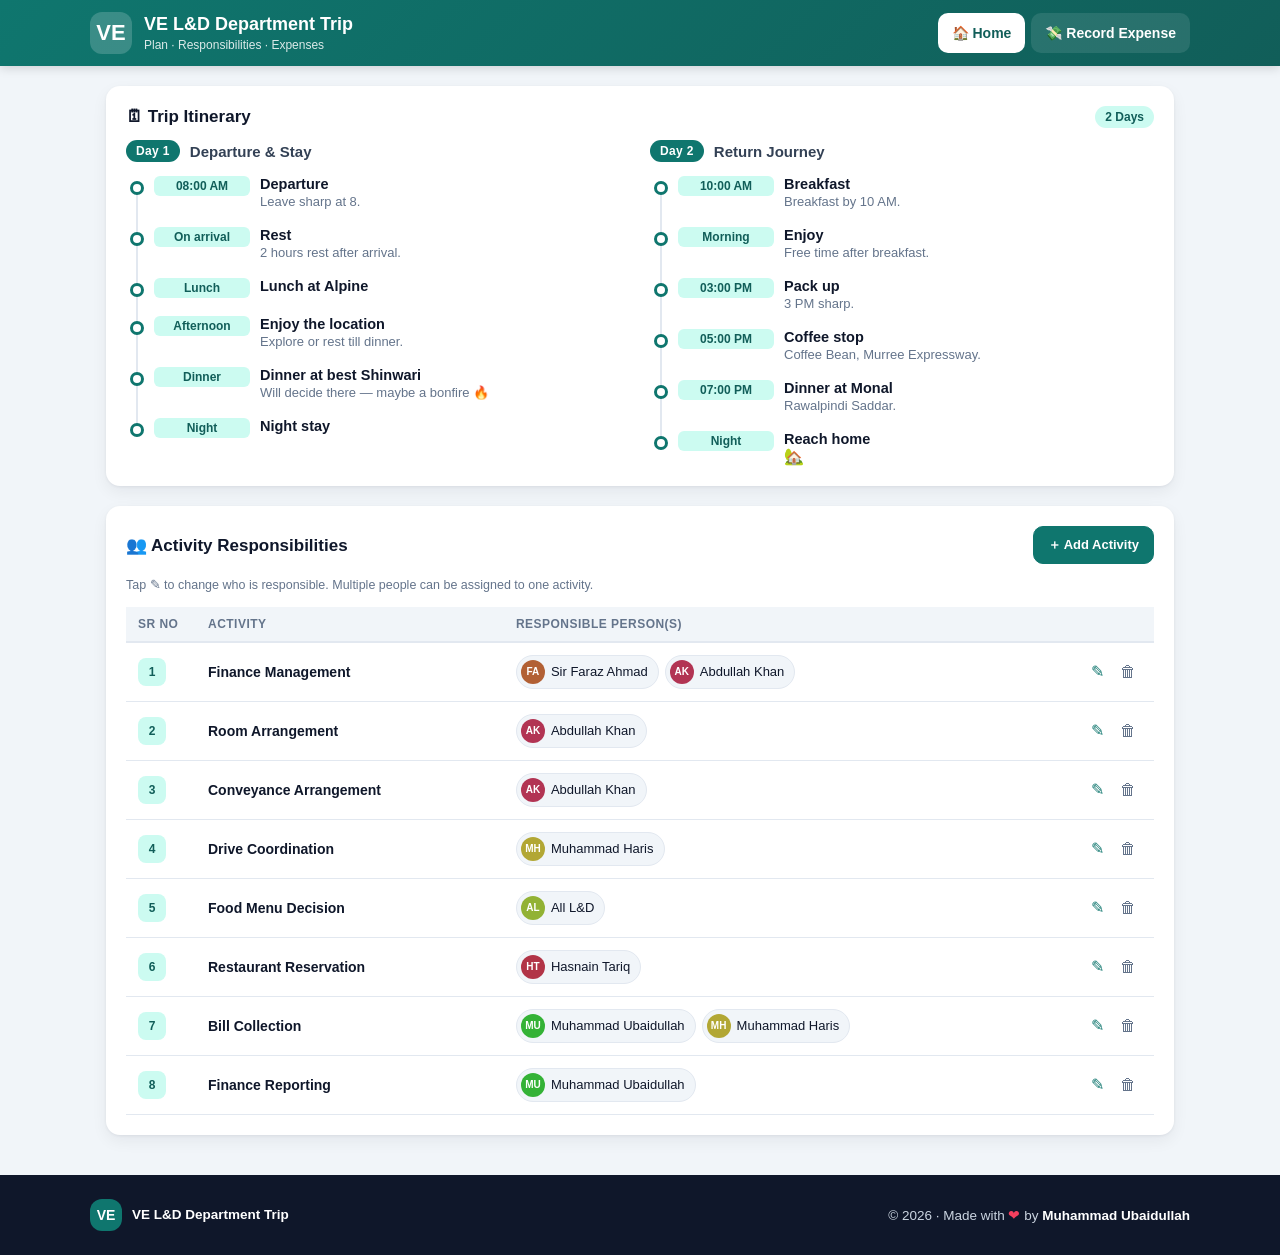
==== index.html @ 16d3ee57 "Add files via upload" ====
<!DOCTYPE html>
<html lang="en">
<head>
  <meta charset="UTF-8">
  <meta name="viewport" content="width=device-width, initial-scale=1.0">
  <meta name="theme-color" content="#0f766e">
  <title>VE L&amp;D Department Trip</title>
  <link rel="stylesheet" href="style.css">
</head>
<body>

  <header class="topbar">
    <div class="topbar-inner">
      <a class="brand" href="index.html">
        <span class="logo">VE</span>
        <div>
          <h1>VE L&amp;D Department Trip</h1>
          <p class="sub">Plan · Responsibilities · Expenses</p>
        </div>
      </a>
      <nav class="nav">
        <a href="index.html">🏠 Home</a>
        <a href="expenses.html">💸 Record Expense</a>
      </nav>
    </div>
  </header>

  <main class="container">

    <!-- ================= Itinerary ================= -->
    <section class="panel">
      <div class="panel-head">
        <h2>🗓 Trip Itinerary</h2>
        <span class="badge">2 Days</span>
      </div>

      <div class="days">
        <div class="day">
          <h3><span class="day-pill">Day 1</span> Departure &amp; Stay</h3>
          <ol class="timeline">
            <li><span class="time">08:00 AM</span><div><strong>Departure</strong><p>Leave sharp at 8.</p></div></li>
            <li><span class="time">On arrival</span><div><strong>Rest</strong><p>2 hours rest after arrival.</p></div></li>
            <li><span class="time">Lunch</span><div><strong>Lunch at Alpine</strong></div></li>
            <li><span class="time">Afternoon</span><div><strong>Enjoy the location</strong><p>Explore or rest till dinner.</p></div></li>
            <li><span class="time">Dinner</span><div><strong>Dinner at best Shinwari</strong><p>Will decide there — maybe a bonfire 🔥</p></div></li>
            <li><span class="time">Night</span><div><strong>Night stay</strong></div></li>
          </ol>
        </div>

        <div class="day">
          <h3><span class="day-pill">Day 2</span> Return Journey</h3>
          <ol class="timeline">
            <li><span class="time">10:00 AM</span><div><strong>Breakfast</strong><p>Breakfast by 10 AM.</p></div></li>
            <li><span class="time">Morning</span><div><strong>Enjoy</strong><p>Free time after breakfast.</p></div></li>
            <li><span class="time">03:00 PM</span><div><strong>Pack up</strong><p>3 PM sharp.</p></div></li>
            <li><span class="time">05:00 PM</span><div><strong>Coffee stop</strong><p>Coffee Bean, Murree Expressway.</p></div></li>
            <li><span class="time">07:00 PM</span><div><strong>Dinner at Monal</strong><p>Rawalpindi Saddar.</p></div></li>
            <li><span class="time">Night</span><div><strong>Reach home</strong> 🏡</div></li>
          </ol>
        </div>
      </div>
    </section>

    <!-- ================= Responsibilities ================= -->
    <section class="panel">
      <div class="panel-head">
        <h2>👥 Activity Responsibilities</h2>
        <button id="addRespBtn" class="btn primary small">＋ Add Activity</button>
      </div>
      <p class="hint" style="margin-bottom:12px">Tap ✎ to change who is responsible. Multiple people can be assigned to one activity.</p>

      <div class="table-wrap">
        <table id="respTable" class="resp-table">
          <thead>
            <tr>
              <th style="width:70px">Sr No</th>
              <th>Activity</th>
              <th>Responsible Person(s)</th>
              <th style="width:90px"></th>
            </tr>
          </thead>
          <tbody id="respBody"></tbody>
        </table>
        <p id="respEmpty" class="empty" hidden>No activities yet. Add one above.</p>
      </div>
    </section>

  </main>

  <footer class="footer">
    <div class="footer-inner">
      <div class="footer-brand"><span class="logo small-logo">VE</span> <span>VE L&amp;D Department Trip</span></div>
      <p>© 2026 · Made with <span class="heart">❤</span> by <strong>Muhammad Ubaidullah</strong></p>
    </div>
  </footer>

  <!-- Add / Edit responsibility modal -->
  <div id="respModal" class="modal" hidden>
    <div class="modal-box">
      <div class="modal-head">
        <h2 id="respModalTitle">Add Activity</h2>
        <button id="closeResp" class="icon-btn" aria-label="Close">✕</button>
      </div>
      <form id="respForm" autocomplete="off">
        <input type="hidden" id="respId">
        <label>
          <span>Activity</span>
          <input type="text" id="respActivity" placeholder="e.g. Room Arrangement" required>
        </label>
        <label>
          <span>Responsible Person(s)</span>
          <div class="chips" id="personChips">
            <input type="text" id="personInput" list="personList" placeholder="Type a name, press Enter or + to add">
          </div>
          <datalist id="personList"></datalist>
          <small class="hint">Add as many people as needed. Tap × on a name to remove it.</small>
        </label>
        <div class="actions end">
          <button type="button" id="deleteResp" class="btn danger" hidden>🗑 Delete</button>
          <button type="submit" class="btn primary">Save</button>
        </div>
      </form>
    </div>
  </div>

  <div id="toast" class="toast" hidden></div>

  <script src="common.js"></script>
  <script src="main.js"></script>
</body>
</html>
---- style.css ----
:root {
  --teal: #0f766e;
  --teal-dark: #115e59;
  --teal-light: #ccfbf1;
  --red: #dc2626;
  --red-light: #fee2e2;
  --bg: #f1f5f9;
  --card: #ffffff;
  --text: #0f172a;
  --muted: #64748b;
  --border: #e2e8f0;
  --radius: 14px;
  --shadow: 0 1px 3px rgba(15, 23, 42, .06), 0 6px 16px rgba(15, 23, 42, .06);
}

*, *::before, *::after { box-sizing: border-box; }
[hidden] { display: none !important; }

html { height: 100%; }
body {
  min-height: 100vh;
  display: flex;
  flex-direction: column;
}
html, body {
  margin: 0;
  padding: 0;
  font-family: -apple-system, BlinkMacSystemFont, "Segoe UI", Roboto, Inter, sans-serif;
  background: var(--bg);
  color: var(--text);
  -webkit-font-smoothing: antialiased;
}

/* ---------- Top bar ---------- */
.topbar {
  background: linear-gradient(135deg, var(--teal), var(--teal-dark));
  color: #fff;
  padding: 12px 16px;
  display: flex;
  position: sticky;
  top: 0;
  z-index: 20;
  box-shadow: 0 2px 10px rgba(0,0,0,.15);
}
.topbar-inner { max-width: 1100px; margin: 0 auto; display: flex; align-items: center; justify-content: space-between; gap: 12px; flex-wrap: wrap; width: 100%; }
.brand { display: flex; align-items: center; gap: 12px; color: inherit; text-decoration: none; }
.nav { display: flex; align-items: center; gap: 6px; }
.nav a {
  color: #fff; text-decoration: none; font-weight: 600; font-size: 14px;
  padding: 9px 14px; border-radius: 10px; background: rgba(255,255,255,.1);
  white-space: nowrap; min-height: 40px; display: inline-flex; align-items: center;
}
.nav a:hover { background: rgba(255,255,255,.22); }
.nav a.active { background: #fff; color: var(--teal-dark); }
.logo {
  width: 42px; height: 42px;
  border-radius: 12px;
  background: rgba(255,255,255,.18);
  display: grid; place-items: center;
  font-size: 22px; font-weight: 700;
}
.topbar h1 { font-size: 18px; margin: 0; line-height: 1.2; }
.topbar .sub { margin: 2px 0 0; font-size: 12px; opacity: .85; }

.icon-btn {
  background: rgba(255,255,255,.15);
  border: none; color: inherit;
  width: 40px; height: 40px; border-radius: 10px;
  font-size: 20px; cursor: pointer;
}
.icon-btn:hover { background: rgba(255,255,255,.28); }
.modal .icon-btn { background: var(--bg); color: var(--text); }

/* ---------- Layout ---------- */
.container {
  max-width: 1100px;
  margin: 0 auto;
  padding: 20px 16px 40px;
  width: 100%;
  flex: 1 0 auto;
  display: flex;
  flex-direction: column;
  gap: 20px;
}

/* ---------- Summary cards ---------- */
.cards {
  display: grid;
  grid-template-columns: repeat(3, 1fr);
  gap: 14px;
}
.card {
  background: var(--card);
  border-radius: var(--radius);
  padding: 18px;
  box-shadow: var(--shadow);
  border-top: 4px solid var(--teal);
}
.card.spent { border-top-color: var(--red); }
.card.remaining { border-top-color: #16a34a; }
.card .label { display: block; font-size: 12px; text-transform: uppercase; letter-spacing: .05em; color: var(--muted); }
.card strong { display: block; margin-top: 6px; font-size: 24px; font-variant-numeric: tabular-nums; }
.card.spent strong { color: var(--red); }
.card.remaining strong { color: #15803d; }
.card.remaining strong.negative { color: var(--red); }
.bar { height: 6px; background: var(--border); border-radius: 6px; margin-top: 12px; overflow: hidden; }
.bar-fill { height: 100%; width: 100%; background: #16a34a; border-radius: 6px; transition: width .4s, background .4s; }

/* ---------- Panels ---------- */
.panel {
  background: var(--card);
  border-radius: var(--radius);
  padding: 20px;
  box-shadow: var(--shadow);
}
.panel h2 { margin: 0 0 16px; font-size: 17px; }
.panel-head { display: flex; align-items: center; justify-content: space-between; margin-bottom: 12px; }
.panel-head h2 { margin: 0; }
.badge { background: var(--teal-light); color: var(--teal-dark); font-size: 12px; font-weight: 600; padding: 4px 10px; border-radius: 999px; }

/* ---------- Form ---------- */
.grid {
  display: grid;
  grid-template-columns: repeat(4, 1fr);
  gap: 14px;
}
.grid .full { grid-column: 1 / -1; }
label { display: flex; flex-direction: column; gap: 6px; font-size: 13px; font-weight: 600; color: #334155; }
input[type="text"], input[type="number"], input[type="datetime-local"], input[type="password"] {
  width: 100%;
  padding: 11px 12px;
  border: 1px solid var(--border);
  border-radius: 10px;
  font-size: 15px;
  font-family: inherit;
  background: #fff;
  color: var(--text);
  min-height: 44px;
}
input:focus { outline: 2px solid var(--teal); outline-offset: 1px; border-color: var(--teal); }
input[readonly] { background: var(--bg); font-weight: 700; color: var(--teal-dark); }

.actions { display: flex; flex-wrap: wrap; gap: 10px; margin-top: 16px; }
.actions.end { justify-content: flex-end; }
.btn {
  padding: 11px 18px;
  border-radius: 10px;
  border: 1px solid var(--border);
  background: #fff;
  color: var(--text);
  font-size: 14px; font-weight: 600;
  cursor: pointer;
  min-height: 44px;
  display: inline-flex; align-items: center; justify-content: center; gap: 6px;
  transition: transform .1s, background .15s;
}
.btn:hover { background: var(--bg); }
.btn:active { transform: scale(.98); }
.btn.primary { background: var(--teal); color: #fff; border-color: var(--teal); }
.btn.primary:hover { background: var(--teal-dark); }
.btn.danger { color: var(--red); border-color: #fca5a5; }
.btn.danger:hover { background: var(--red-light); }
.btn.small { padding: 8px 14px; min-height: 38px; font-size: 13px; }
.file-btn { cursor: pointer; }

/* ---------- Table ---------- */
.table-wrap { overflow-x: auto; -webkit-overflow-scrolling: touch; }
table { width: 100%; border-collapse: collapse; font-size: 14px; min-width: 700px; }
thead th {
  text-align: left; padding: 10px 12px;
  background: var(--bg); color: var(--muted);
  font-size: 12px; text-transform: uppercase; letter-spacing: .04em;
  border-bottom: 2px solid var(--border);
  white-space: nowrap;
}
tbody td { padding: 12px; border-bottom: 1px solid var(--border); vertical-align: middle; }
tbody tr:hover { background: #f8fafc; }
.num { text-align: right; font-variant-numeric: tabular-nums; white-space: nowrap; }
td.cost { color: var(--red); font-weight: 600; }
td.balance { font-weight: 700; color: #15803d; }
td.balance.negative { color: var(--red); }
td .sr { display: inline-grid; place-items: center; width: 28px; height: 28px; border-radius: 8px; background: var(--teal-light); color: var(--teal-dark); font-weight: 700; font-size: 12px; }
td .dt { color: var(--muted); font-size: 13px; white-space: nowrap; }
.del {
  border: none; background: transparent; color: var(--muted);
  cursor: pointer; font-size: 16px; padding: 6px; border-radius: 8px;
}
.del:hover { background: var(--red-light); color: var(--red); }
.edit {
  border: none; background: transparent; color: var(--teal);
  cursor: pointer; font-size: 16px; padding: 6px; border-radius: 8px;
}
.edit:hover { background: var(--teal-light); }
.row-actions { white-space: nowrap; text-align: right; }
.empty { text-align: center; color: var(--muted); padding: 30px 10px; margin: 0; }

/* ---------- Modal ---------- */
.modal {
  position: fixed; inset: 0;
  background: rgba(15, 23, 42, .5);
  display: flex; align-items: flex-end; justify-content: center;
  z-index: 50; padding: 0;
}
.modal-box {
  background: #fff;
  width: 100%; max-width: 520px;
  max-height: 92vh; overflow-y: auto;
  border-radius: 18px 18px 0 0;
  padding: 20px;
  display: flex; flex-direction: column; gap: 14px;
  animation: slideUp .25s ease;
}
@keyframes slideUp { from { transform: translateY(40px); opacity: 0; } to { transform: none; opacity: 1; } }
.modal-head { display: flex; align-items: center; justify-content: space-between; }
.modal-head h2, .modal h3 { margin: 0; font-size: 16px; }
.modal h3 small { font-weight: 400; color: var(--muted); }
.modal hr { border: none; border-top: 1px solid var(--border); margin: 4px 0; }
.hint { font-size: 12.5px; color: var(--muted); margin: 0; line-height: 1.5; }
.hint code { background: var(--bg); padding: 1px 5px; border-radius: 4px; }
.hint a { color: var(--teal); }
#syncStatus.ok { color: #15803d; }
#syncStatus.err { color: var(--red); }

/* ---------- Toast ---------- */
.toast {
  position: fixed; left: 50%; bottom: 24px;
  transform: translateX(-50%);
  background: var(--text); color: #fff;
  padding: 12px 18px; border-radius: 10px;
  font-size: 14px; box-shadow: var(--shadow);
  z-index: 100; max-width: 90vw; text-align: center;
}
.toast.err { background: var(--red); }

/* ---------- Responsive ---------- */
@media (min-width: 640px) {
  .modal { align-items: center; padding: 20px; }
  .modal-box { border-radius: 18px; }
}
@media (max-width: 900px) {
  .grid { grid-template-columns: repeat(2, 1fr); }
}
@media (max-width: 640px) {
  .cards { grid-template-columns: 1fr; }
  .card strong { font-size: 22px; }
  .grid { grid-template-columns: 1fr 1fr; }
  .grid .full, .grid label:nth-child(2) { grid-column: 1 / -1; }
  .actions .btn { flex: 1 1 100%; }

  /* Table -> cards */
  table { min-width: 0; }
  thead { display: none; }
  tbody tr {
    display: grid;
    grid-template-columns: 1fr 1fr;
    gap: 4px 12px;
    padding: 12px 14px;
    margin-bottom: 10px;
    border: 1px solid var(--border);
    border-radius: 12px;
    background: #fff;
    position: relative;
  }
  tbody td { padding: 0; border: none; }
  tbody td::before { content: attr(data-label); display: block; font-size: 11px; color: var(--muted); text-transform: uppercase; letter-spacing: .04em; margin-bottom: 2px; }
  tbody td.num { text-align: left; }
  td[data-label="Sr No"] { grid-column: 1 / -1; display: flex; align-items: center; gap: 10px; }
  td[data-label="Sr No"]::before { display: none; }
  td[data-label="Activity"] { grid-column: 1 / -1; font-weight: 600; font-size: 15px; }
  td[data-label="Date & Time"] { grid-column: 1 / -1; }
  td[data-label="Remaining Balance"] { grid-column: 1 / -1; padding-top: 8px; border-top: 1px dashed var(--border); }
  td.action { position: absolute; top: 8px; right: 8px; }
  td.action::before { display: none; }
  .topbar h1 { font-size: 16px; }
  .panel { padding: 16px; }
}

/* ---------- Itinerary ---------- */
.days { display: grid; grid-template-columns: 1fr 1fr; gap: 20px; }
.day h3 { margin: 0 0 14px; font-size: 15px; display: flex; align-items: center; gap: 10px; color: #334155; }
.day-pill { background: var(--teal); color: #fff; font-size: 12px; padding: 4px 10px; border-radius: 999px; letter-spacing: .03em; }
.timeline { list-style: none; margin: 0; padding: 0; }
.timeline li { position: relative; display: grid; grid-template-columns: 96px 1fr; gap: 10px; padding: 0 0 18px 28px; }
/* circle: left 4px, 14px wide -> center at x=11px, y=12px */
.timeline li::before {
  content: ""; position: absolute; left: 4px; top: 5px; width: 14px; height: 14px; border-radius: 50%;
  background: #fff; border: 3px solid var(--teal); z-index: 1;
}
/* connector: from this circle's center down to the next circle's center */
.timeline li::after {
  content: ""; position: absolute; left: 10px; top: 12px; width: 2px; height: 100%;
  background: var(--border);
}
.timeline li:last-child { padding-bottom: 0; }
.timeline li:last-child::after { display: none; }
.timeline .time { font-size: 12px; font-weight: 700; color: var(--teal-dark); background: var(--teal-light); padding: 3px 8px; border-radius: 6px; height: fit-content; white-space: nowrap; text-align: center; }
.timeline strong { display: block; font-size: 14.5px; }
.timeline p { margin: 2px 0 0; font-size: 13px; color: var(--muted); }

/* ---------- Responsibilities ---------- */
.resp-table { min-width: 560px; }
.resp-table td.act { font-weight: 600; }
.people { display: flex; flex-wrap: wrap; gap: 6px; }
.person {
  display: inline-flex; align-items: center; gap: 6px;
  background: var(--bg); border: 1px solid var(--border);
  padding: 4px 10px 4px 4px; border-radius: 999px; font-size: 13px; font-weight: 500;
}
.avatar { width: 24px; height: 24px; border-radius: 50%; color: #fff; font-size: 10px; font-weight: 700; display: inline-grid; place-items: center; }

/* chips input */
.chips {
  display: flex; flex-wrap: wrap; gap: 6px; align-items: center;
  border: 1px solid var(--border); border-radius: 10px; padding: 6px; min-height: 48px; background: #fff; cursor: text;
}
.chips:focus-within { outline: 2px solid var(--teal); outline-offset: 1px; }
.chips input { flex: 1 1 140px; border: none !important; min-height: 32px !important; padding: 4px 6px !important; font-size: 14px; }
.chips input:focus { outline: none; }
.chip {
  display: inline-flex; align-items: center; gap: 4px;
  background: var(--teal-light); color: var(--teal-dark);
  padding: 5px 6px 5px 10px; border-radius: 999px; font-size: 13px; font-weight: 600;
}
.chip button { border: none; background: rgba(0,0,0,.08); color: inherit; width: 20px; height: 20px; border-radius: 50%; cursor: pointer; font-size: 14px; line-height: 1; padding: 0; }
.chip button:hover { background: var(--red); color: #fff; }
.modal form { display: flex; flex-direction: column; gap: 14px; }

/* ---------- Footer ---------- */
.footer { background: #0f172a; color: #cbd5e1; padding: 24px 16px; margin-top: auto; }
.footer-inner { max-width: 1100px; margin: 0 auto; display: flex; align-items: center; justify-content: space-between; gap: 12px; flex-wrap: wrap; font-size: 13.5px; }
.footer-brand { display: flex; align-items: center; gap: 10px; font-weight: 600; color: #fff; }
.small-logo { width: 32px; height: 32px; font-size: 14px; background: var(--teal); }
.footer p { margin: 0; }
.footer strong { color: #fff; }
.heart { color: #f43f5e; display: inline-block; animation: beat 1.4s ease-in-out infinite; }
@keyframes beat { 0%,100% { transform: scale(1); } 25% { transform: scale(1.25); } }

@media (max-width: 760px) {
  .days { grid-template-columns: 1fr; }
  .topbar-inner { flex-direction: column; align-items: stretch; }
  .brand { justify-content: flex-start; }
  .nav { justify-content: stretch; }
  .nav a { flex: 1; justify-content: center; }
  .footer-inner { flex-direction: column; text-align: center; }
}
@media (max-width: 640px) {
  .timeline li { grid-template-columns: 1fr; gap: 4px; }
  .timeline .time { width: fit-content; }
  .resp-table { min-width: 0; }
  .resp-table tbody tr { grid-template-columns: 1fr; }
  td[data-label="Responsible"] { grid-column: 1 / -1; }
  td[data-label="Responsible"]::before { margin-bottom: 6px; }
  .row-actions { display: flex; gap: 2px; }
}
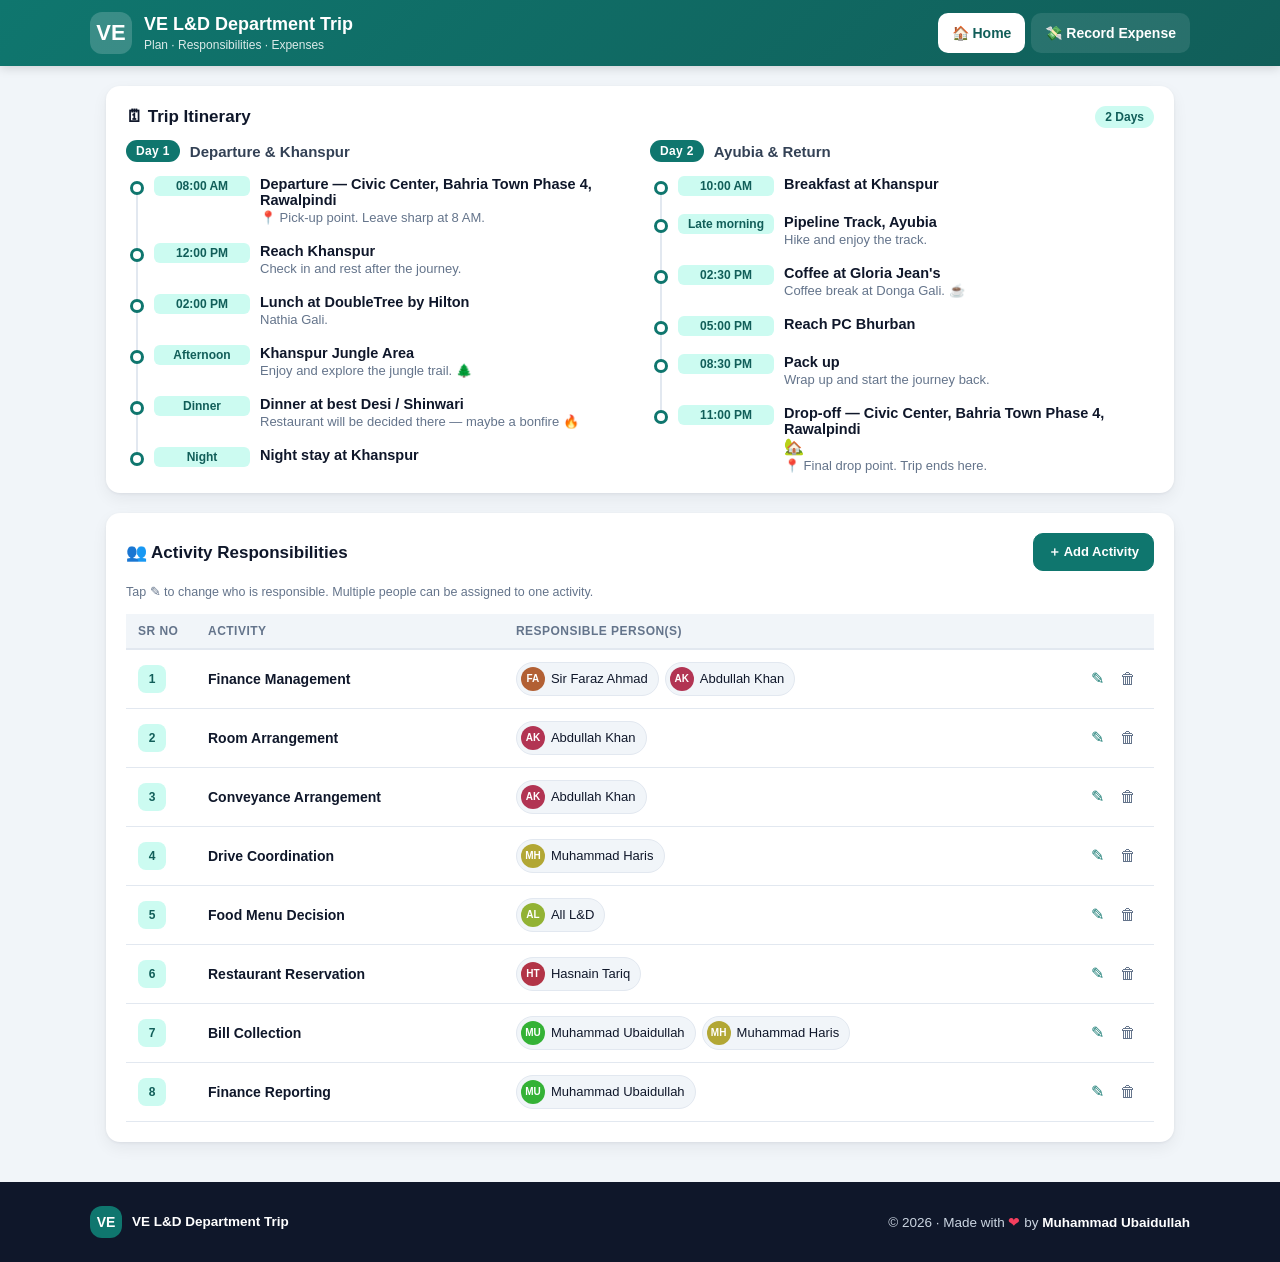
==== commit e3041604: "Changed the trip locations" ====
--- a/index.html
+++ b/index.html
@@ -36,26 +36,26 @@
 
       <div class="days">
         <div class="day">
-          <h3><span class="day-pill">Day 1</span> Departure &amp; Stay</h3>
+          <h3><span class="day-pill">Day 1</span> Departure &amp; Khanspur</h3>
           <ol class="timeline">
-            <li><span class="time">08:00 AM</span><div><strong>Departure</strong><p>Leave sharp at 8.</p></div></li>
-            <li><span class="time">On arrival</span><div><strong>Rest</strong><p>2 hours rest after arrival.</p></div></li>
-            <li><span class="time">Lunch</span><div><strong>Lunch at Alpine</strong></div></li>
-            <li><span class="time">Afternoon</span><div><strong>Enjoy the location</strong><p>Explore or rest till dinner.</p></div></li>
-            <li><span class="time">Dinner</span><div><strong>Dinner at best Shinwari</strong><p>Will decide there — maybe a bonfire 🔥</p></div></li>
-            <li><span class="time">Night</span><div><strong>Night stay</strong></div></li>
+            <li><span class="time">08:00 AM</span><div><strong>Departure — Civic Center, Bahria Town Phase 4, Rawalpindi</strong><p>📍 Pick-up point. Leave sharp at 8 AM.</p></div></li>
+            <li><span class="time">12:00 PM</span><div><strong>Reach Khanspur</strong><p>Check in and rest after the journey.</p></div></li>
+            <li><span class="time">02:00 PM</span><div><strong>Lunch at DoubleTree by Hilton</strong><p>Nathia Gali.</p></div></li>
+            <li><span class="time">Afternoon</span><div><strong>Khanspur Jungle Area</strong><p>Enjoy and explore the jungle trail. 🌲</p></div></li>
+            <li><span class="time">Dinner</span><div><strong>Dinner at best Desi / Shinwari</strong><p>Restaurant will be decided there — maybe a bonfire 🔥</p></div></li>
+            <li><span class="time">Night</span><div><strong>Night stay at Khanspur</strong></div></li>
           </ol>
         </div>
 
         <div class="day">
-          <h3><span class="day-pill">Day 2</span> Return Journey</h3>
+          <h3><span class="day-pill">Day 2</span> Ayubia &amp; Return</h3>
           <ol class="timeline">
-            <li><span class="time">10:00 AM</span><div><strong>Breakfast</strong><p>Breakfast by 10 AM.</p></div></li>
-            <li><span class="time">Morning</span><div><strong>Enjoy</strong><p>Free time after breakfast.</p></div></li>
-            <li><span class="time">03:00 PM</span><div><strong>Pack up</strong><p>3 PM sharp.</p></div></li>
-            <li><span class="time">05:00 PM</span><div><strong>Coffee stop</strong><p>Coffee Bean, Murree Expressway.</p></div></li>
-            <li><span class="time">07:00 PM</span><div><strong>Dinner at Monal</strong><p>Rawalpindi Saddar.</p></div></li>
-            <li><span class="time">Night</span><div><strong>Reach home</strong> 🏡</div></li>
+            <li><span class="time">10:00 AM</span><div><strong>Breakfast at Khanspur</strong></div></li>
+            <li><span class="time">Late morning</span><div><strong>Pipeline Track, Ayubia</strong><p>Hike and enjoy the track.</p></div></li>
+            <li><span class="time">02:30 PM</span><div><strong>Coffee at Gloria Jean's</strong><p>Coffee break at Donga Gali. ☕</p></div></li>
+            <li><span class="time">05:00 PM</span><div><strong>Reach PC Bhurban</strong></div></li>
+            <li><span class="time">08:30 PM</span><div><strong>Pack up</strong><p>Wrap up and start the journey back.</p></div></li>
+            <li><span class="time">11:00 PM</span><div><strong>Drop-off — Civic Center, Bahria Town Phase 4, Rawalpindi</strong> 🏡<p>📍 Final drop point. Trip ends here.</p></div></li>
           </ol>
         </div>
       </div>
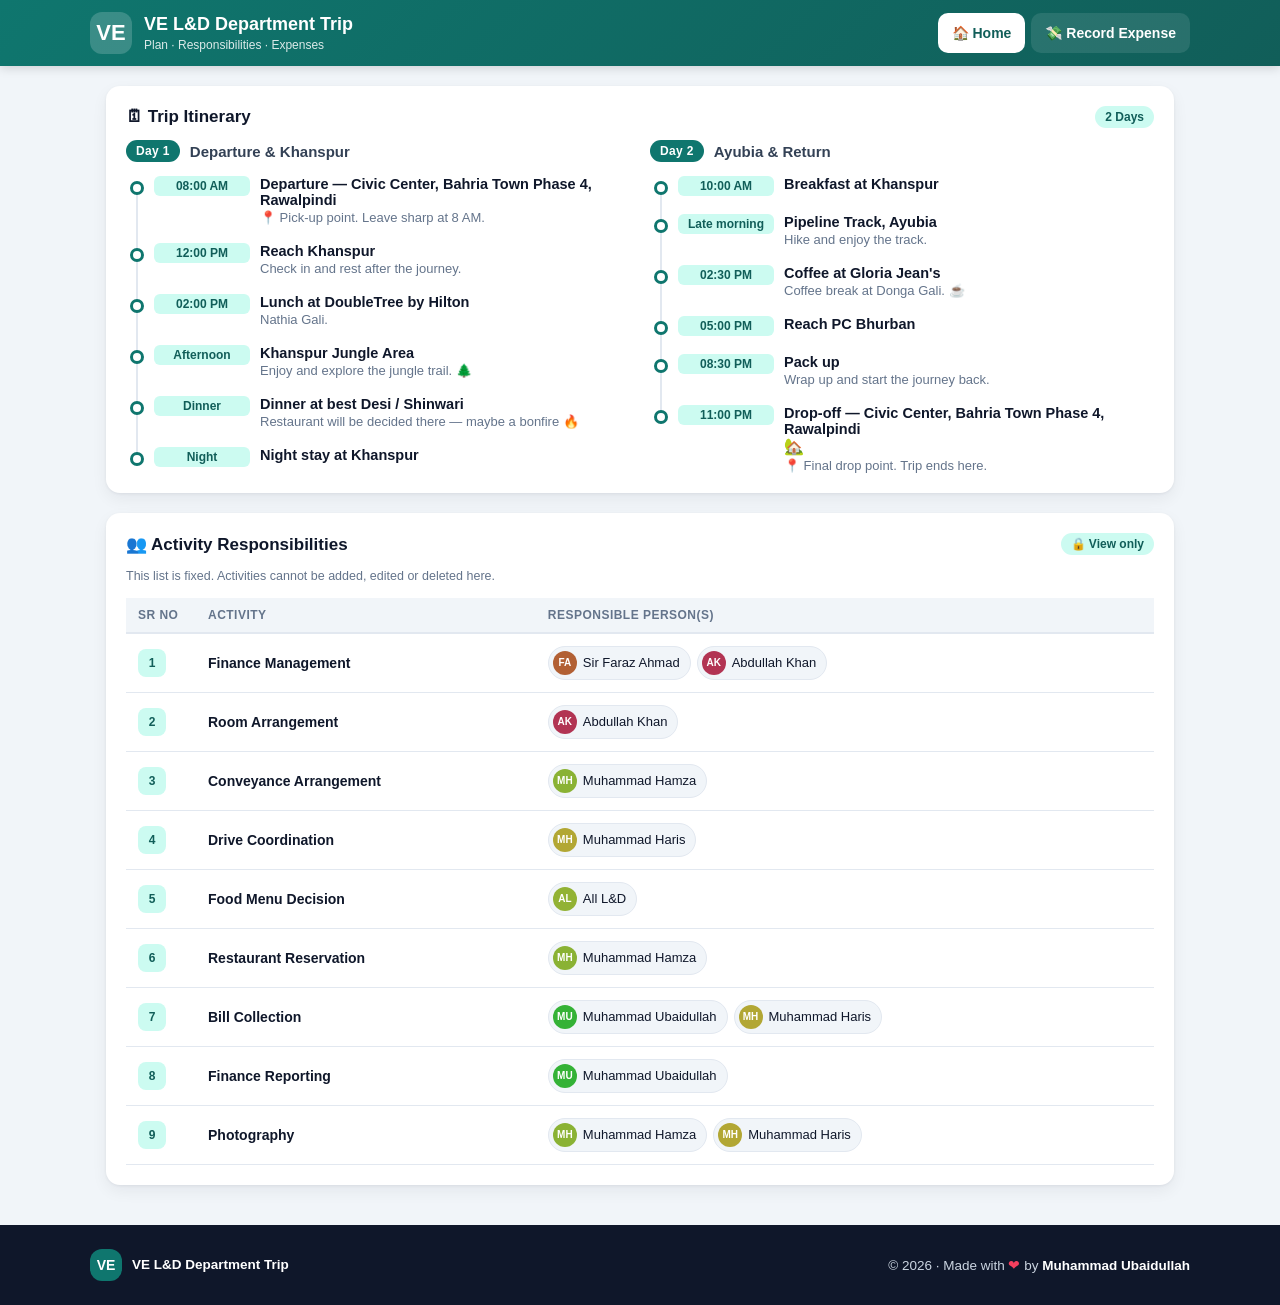
==== commit 4b3dd8c2: "Fixed the acces codes" ====
--- a/index.html
+++ b/index.html
@@ -65,9 +65,9 @@
     <section class="panel">
       <div class="panel-head">
         <h2>👥 Activity Responsibilities</h2>
-        <button id="addRespBtn" class="btn primary small">＋ Add Activity</button>
+        <span class="badge">🔒 View only</span>
       </div>
-      <p class="hint" style="margin-bottom:12px">Tap ✎ to change who is responsible. Multiple people can be assigned to one activity.</p>
+      <p class="hint" style="margin-bottom:12px">This list is fixed. Activities cannot be added, edited or deleted here.</p>
 
       <div class="table-wrap">
         <table id="respTable" class="resp-table">
@@ -76,12 +76,11 @@
               <th style="width:70px">Sr No</th>
               <th>Activity</th>
               <th>Responsible Person(s)</th>
-              <th style="width:90px"></th>
             </tr>
           </thead>
           <tbody id="respBody"></tbody>
         </table>
-        <p id="respEmpty" class="empty" hidden>No activities yet. Add one above.</p>
+        <p id="respEmpty" class="empty" hidden>No activities to show.</p>
       </div>
     </section>
 
@@ -94,35 +93,6 @@
     </div>
   </footer>
 
-  <!-- Add / Edit responsibility modal -->
-  <div id="respModal" class="modal" hidden>
-    <div class="modal-box">
-      <div class="modal-head">
-        <h2 id="respModalTitle">Add Activity</h2>
-        <button id="closeResp" class="icon-btn" aria-label="Close">✕</button>
-      </div>
-      <form id="respForm" autocomplete="off">
-        <input type="hidden" id="respId">
-        <label>
-          <span>Activity</span>
-          <input type="text" id="respActivity" placeholder="e.g. Room Arrangement" required>
-        </label>
-        <label>
-          <span>Responsible Person(s)</span>
-          <div class="chips" id="personChips">
-            <input type="text" id="personInput" list="personList" placeholder="Type a name, press Enter or + to add">
-          </div>
-          <datalist id="personList"></datalist>
-          <small class="hint">Add as many people as needed. Tap × on a name to remove it.</small>
-        </label>
-        <div class="actions end">
-          <button type="button" id="deleteResp" class="btn danger" hidden>🗑 Delete</button>
-          <button type="submit" class="btn primary">Save</button>
-        </div>
-      </form>
-    </div>
-  </div>
-
   <div id="toast" class="toast" hidden></div>
 
   <script src="common.js"></script>
--- a/style.css
+++ b/style.css
@@ -352,3 +352,46 @@
   td[data-label="Responsible"]::before { margin-bottom: 6px; }
   .row-actions { display: flex; gap: 2px; }
 }
+
+/* ---------- Access code gate (expenses page) ---------- */
+body.locked > main,
+body.locked > footer { display: none; }
+body:not(.locked) .lock { display: none; }
+
+.lock {
+  position: fixed; inset: 0;
+  background: linear-gradient(135deg, var(--teal), var(--teal-dark));
+  display: flex; align-items: center; justify-content: center;
+  padding: 20px; z-index: 200;
+}
+.lock[hidden] { display: none; }
+.lock-box {
+  background: #fff;
+  width: 100%; max-width: 380px;
+  border-radius: 18px;
+  padding: 28px 24px;
+  box-shadow: 0 20px 50px rgba(15, 23, 42, .3);
+  text-align: center;
+  animation: slideUp .25s ease;
+}
+.lock-box h2 { margin: 10px 0 6px; font-size: 20px; }
+.lock-icon { font-size: 40px; line-height: 1; }
+.lock-box form { display: flex; flex-direction: column; gap: 14px; margin-top: 18px; }
+.code-input {
+  text-align: center;
+  font-size: 26px !important;
+  letter-spacing: .5em;
+  text-indent: .5em;          /* keeps the text visually centred despite tracking */
+  font-weight: 700;
+  padding: 12px !important;
+}
+.lock-error { margin: -4px 0 0; color: var(--red); font-size: 13px; font-weight: 600; }
+.lock-actions { display: flex; flex-direction: column; gap: 10px; }
+.lock-actions .btn { width: 100%; justify-content: center; text-decoration: none; }
+
+.shake { animation: shake .4s ease; }
+@keyframes shake {
+  0%, 100% { transform: translateX(0); }
+  20%, 60% { transform: translateX(-9px); }
+  40%, 80% { transform: translateX(9px); }
+}
